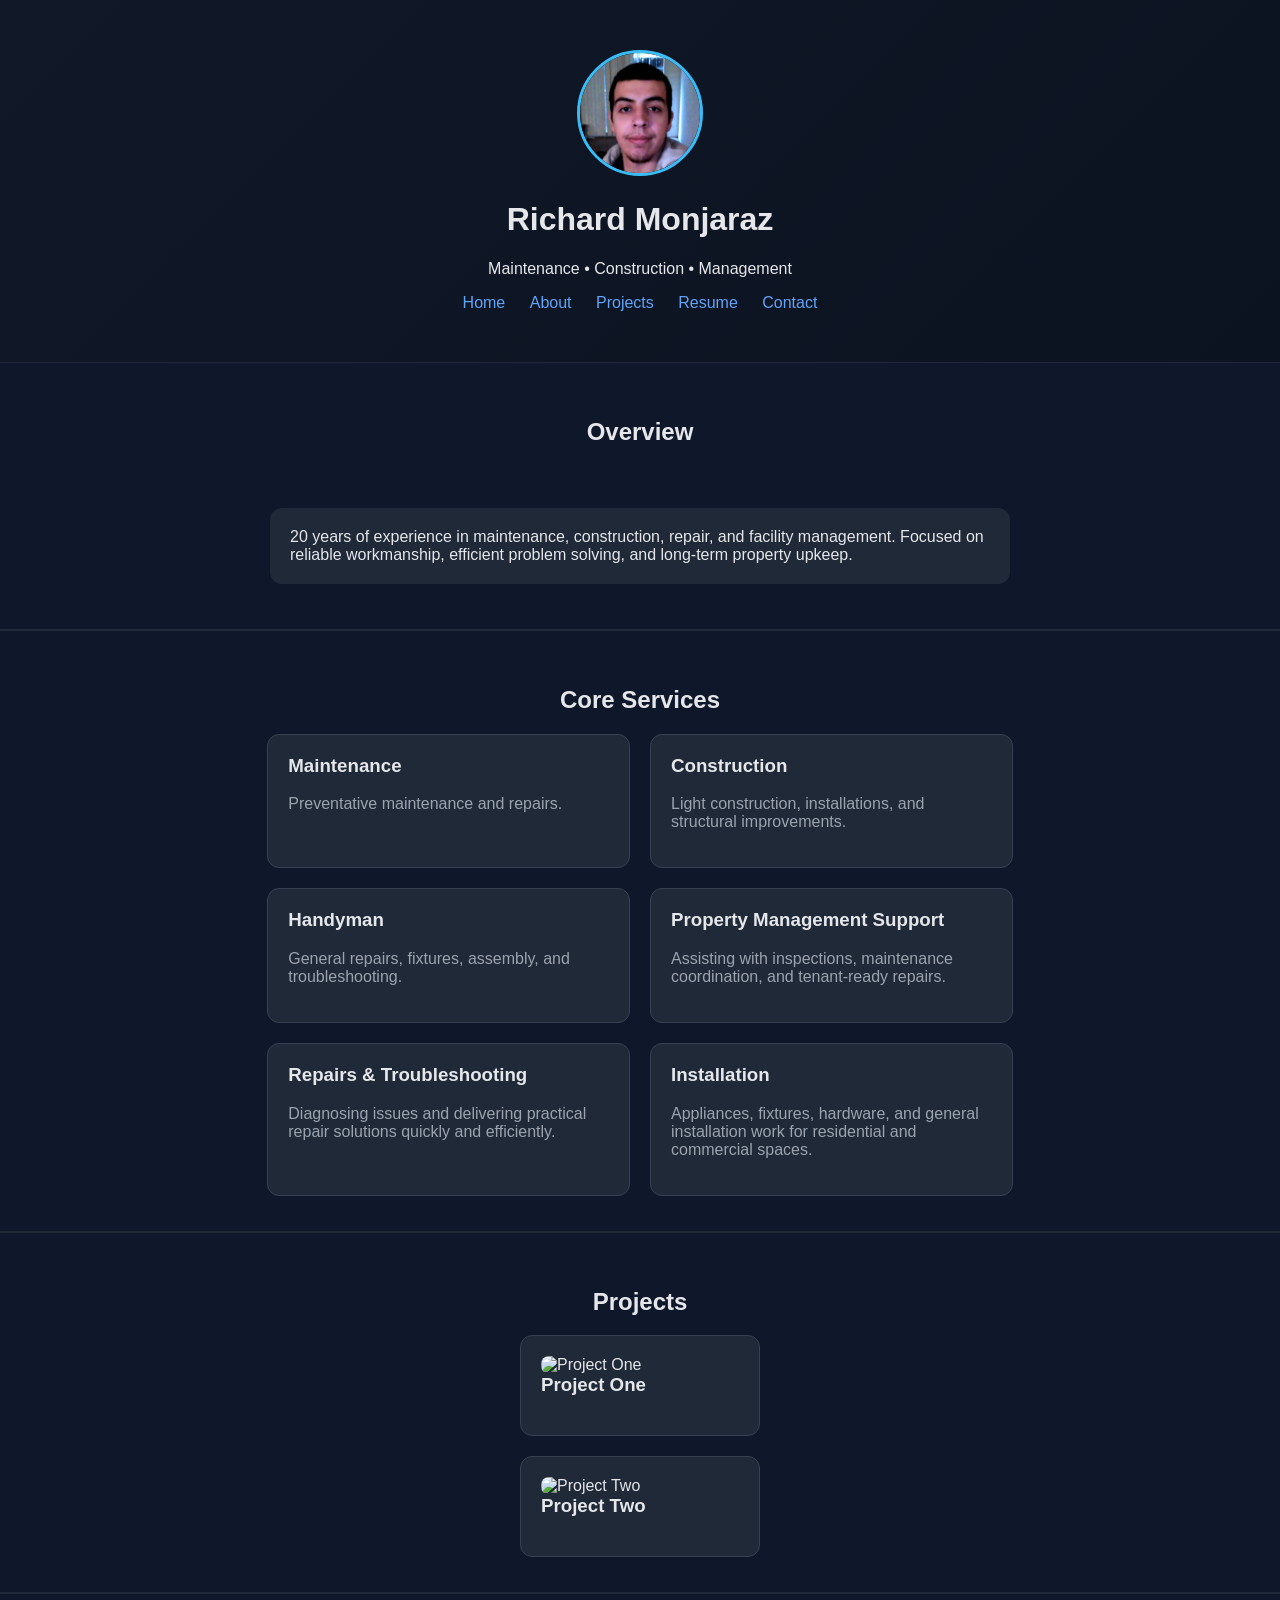
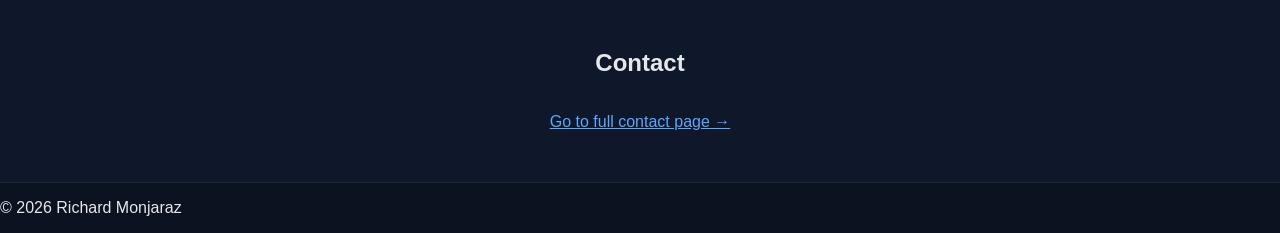
==== index.html @ a7b2cf41 "Update index.html" ====
<!DOCTYPE html>
<html lang="en">
<head>
  <meta charset="UTF-8" />
  <meta name="viewport" content="width=device-width, initial-scale=1.0"/>
  <title>Richard Monjaraz | Home</title>
  <link rel="stylesheet" href="style.css" />
</head>
<body>

  <header class="hero">
    <img src="images/profile.jpg" class="profile-img" alt="Profile">
    <h1>Richard Monjaraz</h1>
    <p>Maintenance • Construction • Management</p>

    <nav class="nav">
      <a href="index.html">Home</a>
      <a href="about.html">About</a>
      <a href="projects.html">Projects</a>
      <a href="resume.html">Resume</a>
      <a href="contact.html">Contact</a>
    </nav>
  </header>

  <section class="section fade-in">
    <h2>Overview</h2>
    <p>
      <div class="text-box">20 years of experience in maintenance, construction, repair, and facility management. Focused on reliable workmanship, efficient problem solving, and long-term property upkeep.</div>
  </section>

<section class="section fade-in">
  <h2>Core Services</h2>

  <div class="grid">

   <div class="card" onclick="openModal('maintenance')">
  <h3>Maintenance</h3>
  <p>Preventative maintenance and repairs.</p>
</div>

   <div class="card" onclick="openModal('construction')">
  <h3>Construction</h3>
  <p>Light construction, installations, and structural improvements.</p>
</div>

    <div class="card" onclick="openModal('handyman')">
  <h3>Handyman</h3>
  <p>General repairs, fixtures, assembly, and troubleshooting.</p>
</div>

   <div class="card" onclick="openModal('management')">
  <h3>Property Management Support</h3>
  <p>Assisting with inspections, maintenance coordination, and tenant-ready repairs.</p>
</div>

  <div class="card" onclick="openModal('repairs')">
  <h3>Repairs & Troubleshooting</h3>
  <p>Diagnosing issues and delivering practical repair solutions quickly and efficiently.</p>
</div>
    
   <div class="card" onclick="openModal('installation')">
  <h3>Installation </h3>
  <p>Appliances, fixtures, hardware, and general installation work for residential and commercial spaces.</p>
</div>

  </div>
</section>

 <section class="section fade-in">
  <h2>Projects</h2>

  <div class="grid">

    <a href="projects.html" class="card-link">
      <div class="card">
        <img src="images/project1.png" alt="Project One">
        <h3>Project One</h3>
      </div>
    </a>

    <a href="projects.html" class="card-link">
      <div class="card">
        <img src="images/project2.png" alt="Project Two">
        <h3>Project Two</h3>
      </div>
    </a>

  </div>
</section>

  <section class="section fade-in">
    <h2>Contact</h2>
    <p>
      <a href="contact.html" style="color:#60a5fa;">Go to full contact page →</a>
    </p>
  </section>

  <footer>
    <p>© 2026 Richard Monjaraz</p>
  </footer>

  <div id="modal" onclick="closeModal()">
  <div class="modal-content" onclick="event.stopPropagation()">
    <img id="modal-img">
    <h2 id="modal-title"></h2>
    <p id="modal-text"></p>
  </div>
</div>

  <script src="script.js"></script>
</body>
</html>
---- style.css ----
body {
  margin: 0;
  font-family: Arial, sans-serif;
  background: #0b1220;
  color: #e5e7eb;
}

.hero {
  padding: 50px 20px;
  text-align: center;
  background: linear-gradient(135deg, #111827, #0b1220);
}

.profile-img {
  width: 120px;
  height: 120px;
  border-radius: 50%;
  border: 3px solid #38bdf8;
  object-fit: cover;
}

.nav a {
  margin: 0 10px;
  color: #60a5fa;
  text-decoration: none;
}

.section {
  padding: 35px 20px;
  display: flex;
  flex-direction: column;
  align-items: center;
  background: #0f172a;
  margin: auto;
  border-top: 1px solid #1f2937;
  border-bottom: 1px solid #1f2937;
}

.grid {
  display: grid;
  grid-template-columns: repeat(auto-fit, minmax(240px, 1fr));
  gap: 20px;
}

.card {
  background: #1f2937;
  border: 1px solid #374151;   /* subtle outline */
  border-radius: 12px;
  padding: 20px;
  transition: 0.25s;
}

.card h3 {
  margin-top: 0;
}

.card p {
  color: #9ca3af;
}

.card:hover {
  transform: translateY(-6px);
  box-shadow: 0 12px 30px rgba(0,0,0,0.4);
}

.card img {
  width: 100%;
  border-radius: 8px;
  cursor: pointer;
}

#lightbox {
  display: none;
  position: fixed;
  inset: 0;
  background: rgba(0,0,0,0.9);
  justify-content: center;
  align-items: center;
}

#lightbox img {
  max-width: 90%;
  max-height: 90%;
}

.fade-in {
  opacity: 0;
  transform: translateY(20px);
  animation: fadeIn 0.8s forwards;
}

@keyframes fadeIn {
  to { opacity: 1; transform: translateY(0); }
}

a.button {
  display: inline-block;
  padding: 10px 15px;
  background: #1f2937;
  border: 1px solid #38bdf8;
  border-radius: 8px;
  text-decoration: none;
}

.card-link {
  text-decoration: none;
  color: inherit;
  display: block;
}

.text-box {
  max-width: 700px;
  width: 100%;
  margin: 10px auto;
  background: #1f2937;
  padding: 20px;
  border-radius: 12px;
  text-align: left;
}

.text-box h2 {
  margin-top: 0;
}

.text-box ul {
  padding-left: 20px;
  margin: 10px 0 0;
}

.text-box li {
  margin: 6px 0;
}

.job {
  margin-top: 12px;
  padding-top: 10px;
  border-top: 1px solid #374151;
}

.contact-form {
  display: flex;
  flex-direction: column;
  gap: 10px;
  margin-top: 10px;
}

.contact-form input,
.contact-form textarea {
  padding: 10px;
  border-radius: 8px;
  border: none;
  background: #111827;
  color: #e5e7eb;
}

.contact-form button {
  padding: 10px;
  border-radius: 8px;
  border: 1px solid #38bdf8;
  background: transparent;
  color: #e5e7eb;
  cursor: pointer;
}

/* Modal background */
#modal {
  display: none;
  position: fixed;
  inset: 0;
  background: rgba(0,0,0,0.85);
  justify-content: center;
  align-items: center;
  z-index: 1000;
}

/* Modal box */
.modal-content {
  background: #1f2937;
  padding: 20px;
  border-radius: 12px;
  max-width: 600px;
  width: 90%;
  text-align: left;
  animation: fadeUp 0.3s ease;
}

.modal-content img {
  width: 100%;
  border-radius: 8px;
  margin-bottom: 10px;
}

/* Animation */
@keyframes fadeUp {
  from { opacity: 0; transform: translateY(20px); }
  to { opacity: 1; transform: translateY(0); }
}

.image-card {
  overflow: hidden;
  position: relative;
}

.image-card img {
  width: 100%;
  transition: transform 0.3s ease;
}

.image-card:hover img {
  transform: scale(1.05);
}

.arrow {
  position: absolute;
  bottom: 10px;
  font-size: 18px;
  color: white;
  background: rgba(0,0,0,0.5);
  padding: 6px 10px;
  border-radius: 6px;
  cursor: pointer;
  opacity: 0;
  transition: 0.2s;
  z-index: 5; /* ensures they sit above image */
}

.arrow.left {
  left: 10px;
  right: auto;   /* IMPORTANT */
}


.arrow.right {
  right: 10px;
  left: auto;    /* IMPORTANT */
}

.image-card:hover .arrow {
  opacity: 1;
}
@media (max-width: 600px) {

  .grid {
    grid-template-columns: 1fr;
  }

  .card {
    padding: 15px;
  }

  .section {
    padding: 25px 15px;
  }

  .text-box {
    max-width: 90%;
  }

.container {
  width: 100%;
  max-width: 900px;
  margin: 0 auto;
}
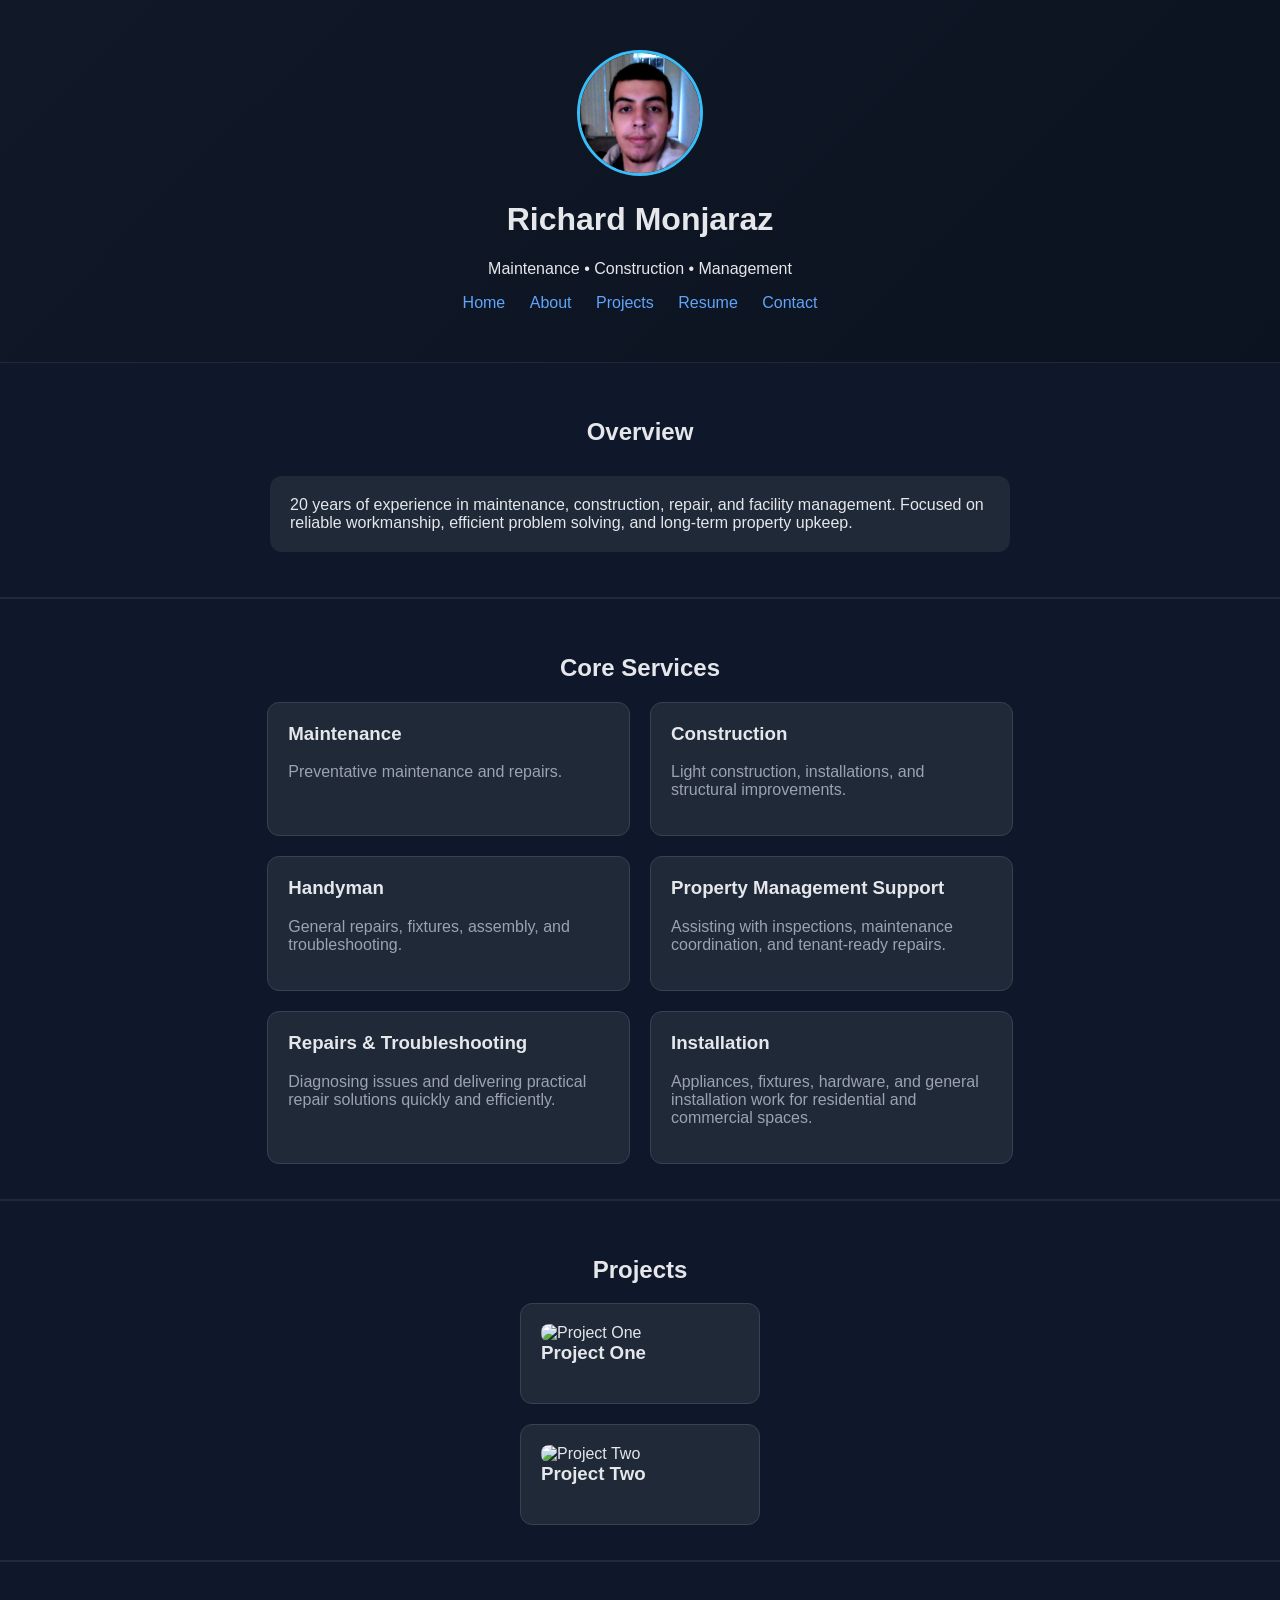
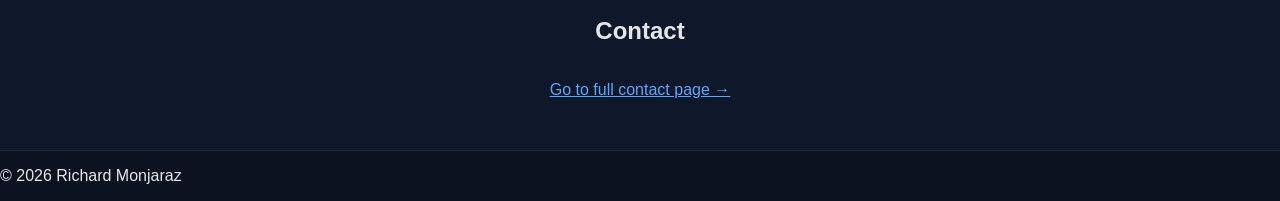
==== commit 9694ef8c: "Update index.html" ====
--- a/index.html
+++ b/index.html
@@ -24,7 +24,6 @@
 
   <section class="section fade-in">
     <h2>Overview</h2>
-    <p>
       <div class="text-box">20 years of experience in maintenance, construction, repair, and facility management. Focused on reliable workmanship, efficient problem solving, and long-term property upkeep.</div>
   </section>
 
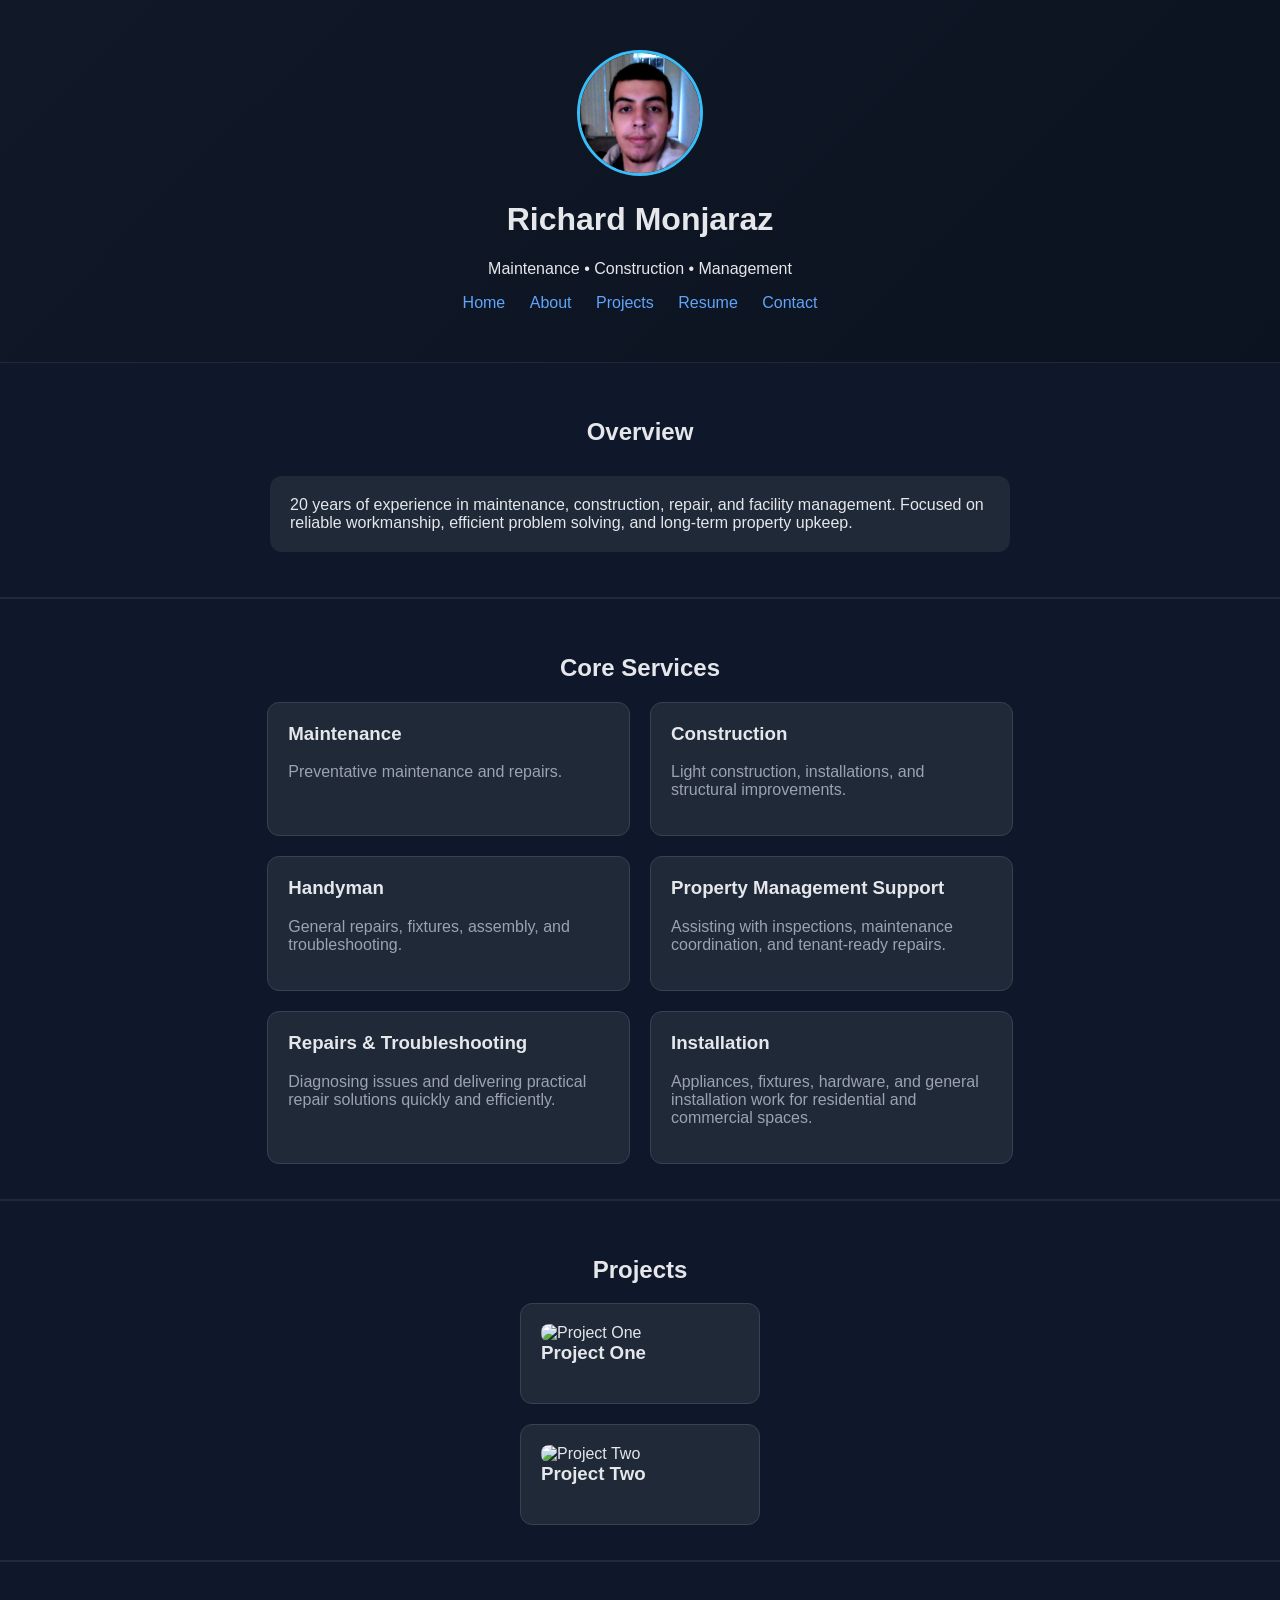
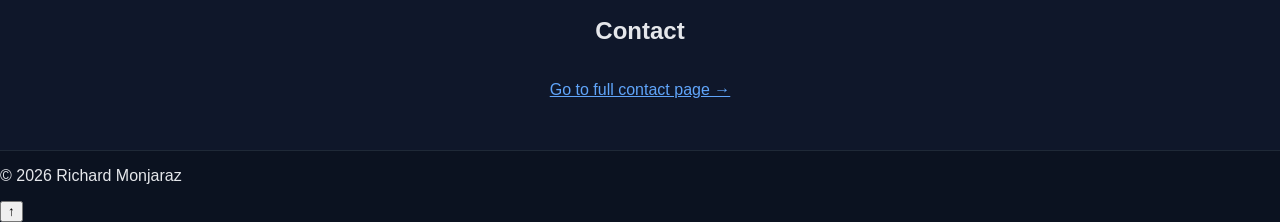
==== commit b23c359f: "Update index.html" ====
--- a/index.html
+++ b/index.html
@@ -107,5 +107,8 @@
 </div>
 
   <script src="script.js"></script>
+
+  <button id="backToTop" onclick="scrollToTop()">↑</button>
+  
 </body>
 </html>
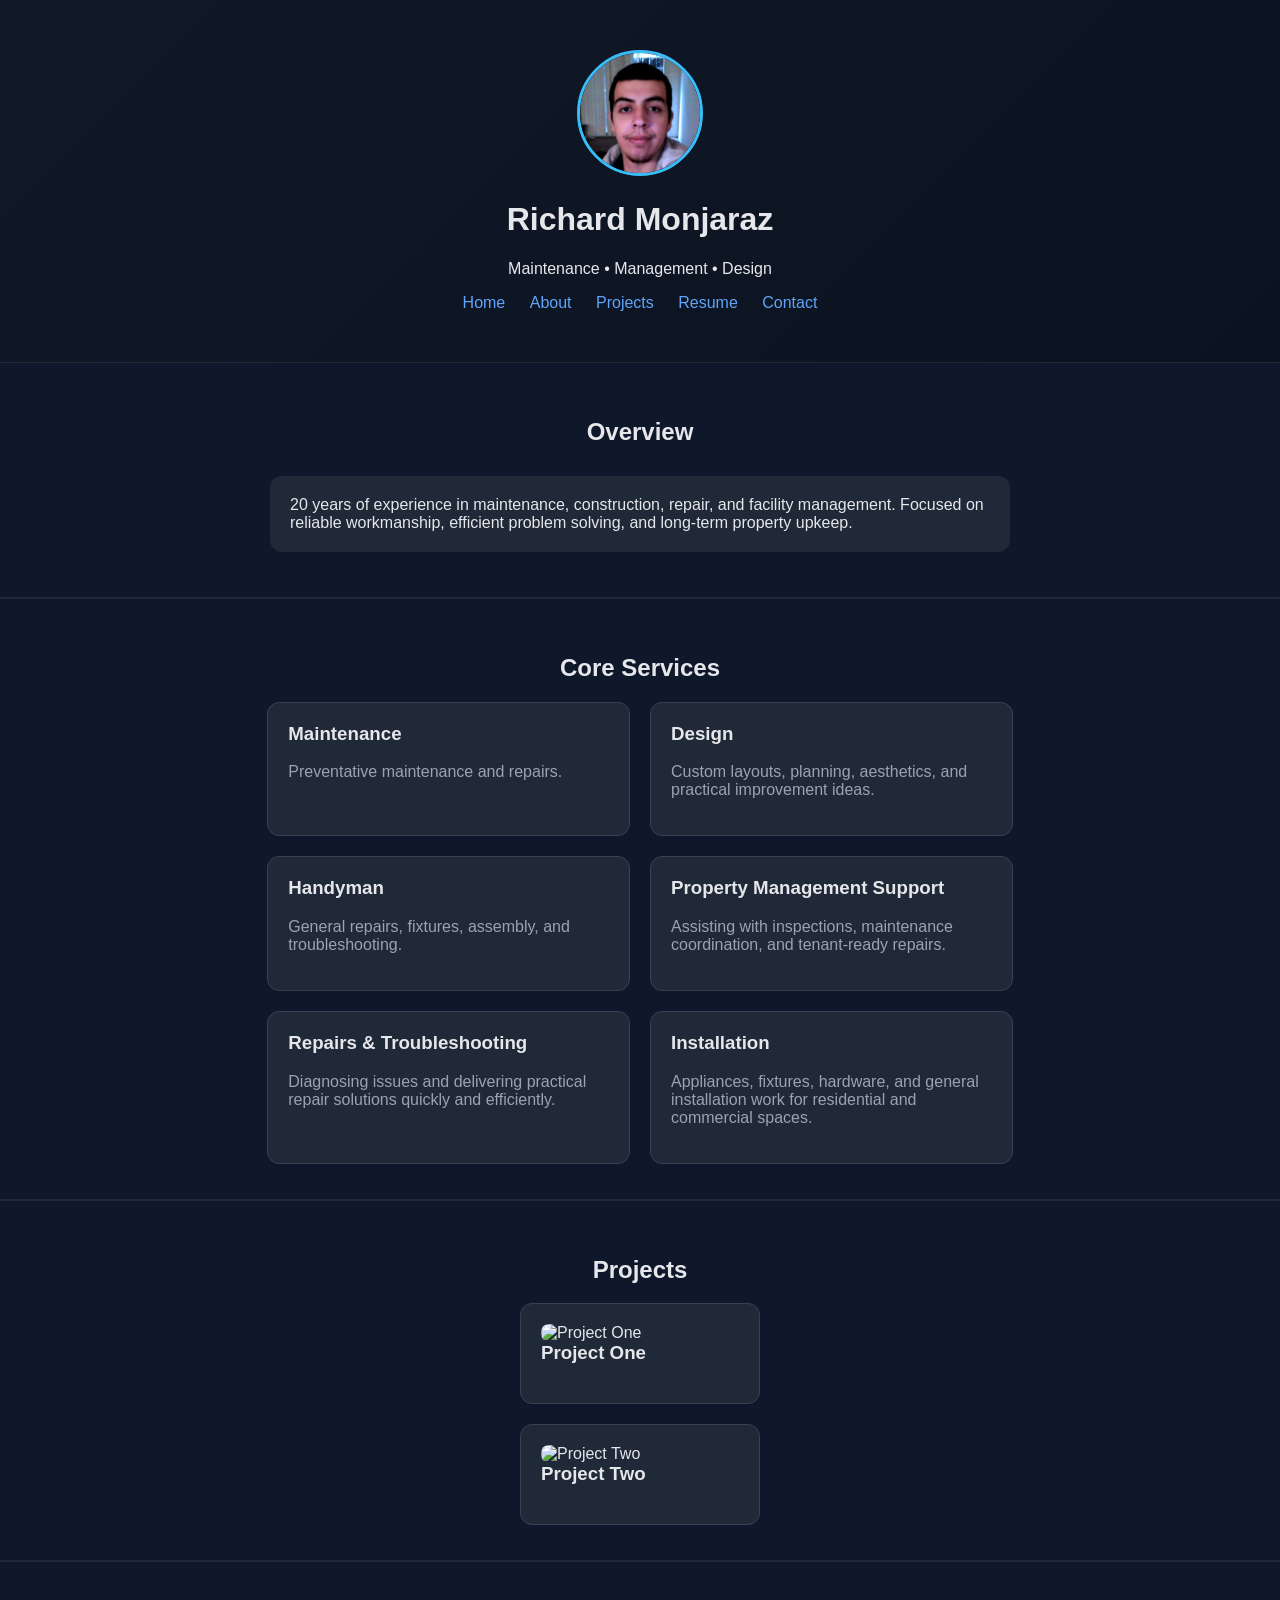
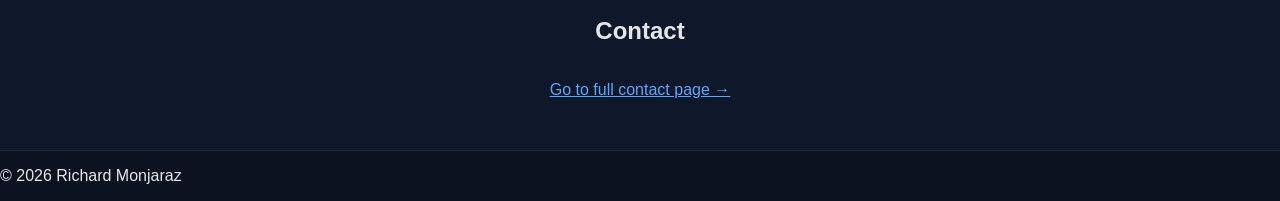
==== commit 0804c5f8: "Update index.html" ====
--- a/index.html
+++ b/index.html
@@ -11,7 +11,7 @@
   <header class="hero">
     <img src="images/profile.jpg" class="profile-img" alt="Profile">
     <h1>Richard Monjaraz</h1>
-    <p>Maintenance • Construction • Management</p>
+    <p>Maintenance • Management • Design</p>
 
     <nav class="nav">
       <a href="index.html">Home</a>
@@ -37,9 +37,9 @@
   <p>Preventative maintenance and repairs.</p>
 </div>
 
-   <div class="card" onclick="openModal('construction')">
-  <h3>Construction</h3>
-  <p>Light construction, installations, and structural improvements.</p>
+   <div class="card" onclick="openModal('design')">
+  <h3>Design</h3>
+  <p>Custom layouts, planning, aesthetics, and practical improvement ideas.</p>
 </div>
 
     <div class="card" onclick="openModal('handyman')">
--- a/style.css
+++ b/style.css
@@ -44,10 +44,11 @@
 
 .card {
   background: #1f2937;
-  border: 1px solid #374151;   /* subtle outline */
+  border: 1px solid #374151;
   border-radius: 12px;
   padding: 20px;
   transition: 0.25s;
+  cursor: pointer !important;
 }
 
 .card h3 {
@@ -60,6 +61,7 @@
 
 .card:hover {
   transform: translateY(-6px);
+  background: #2d4f74;
   box-shadow: 0 12px 30px rgba(0,0,0,0.4);
 }
 
@@ -261,3 +263,21 @@
   max-width: 900px;
   margin: 0 auto;
 }
+
+#backToTop {
+  position: fixed;
+  bottom: 20px;
+  right: 20px;
+  background: #1f2937;
+  color: white;
+  border: 1px solid #38bdf8;
+  border-radius: 8px;
+  padding: 10px 12px;
+  cursor: pointer;
+  display: none;
+  z-index: 1000;
+}
+
+#backToTop:hover {
+  background: #374151;
+}
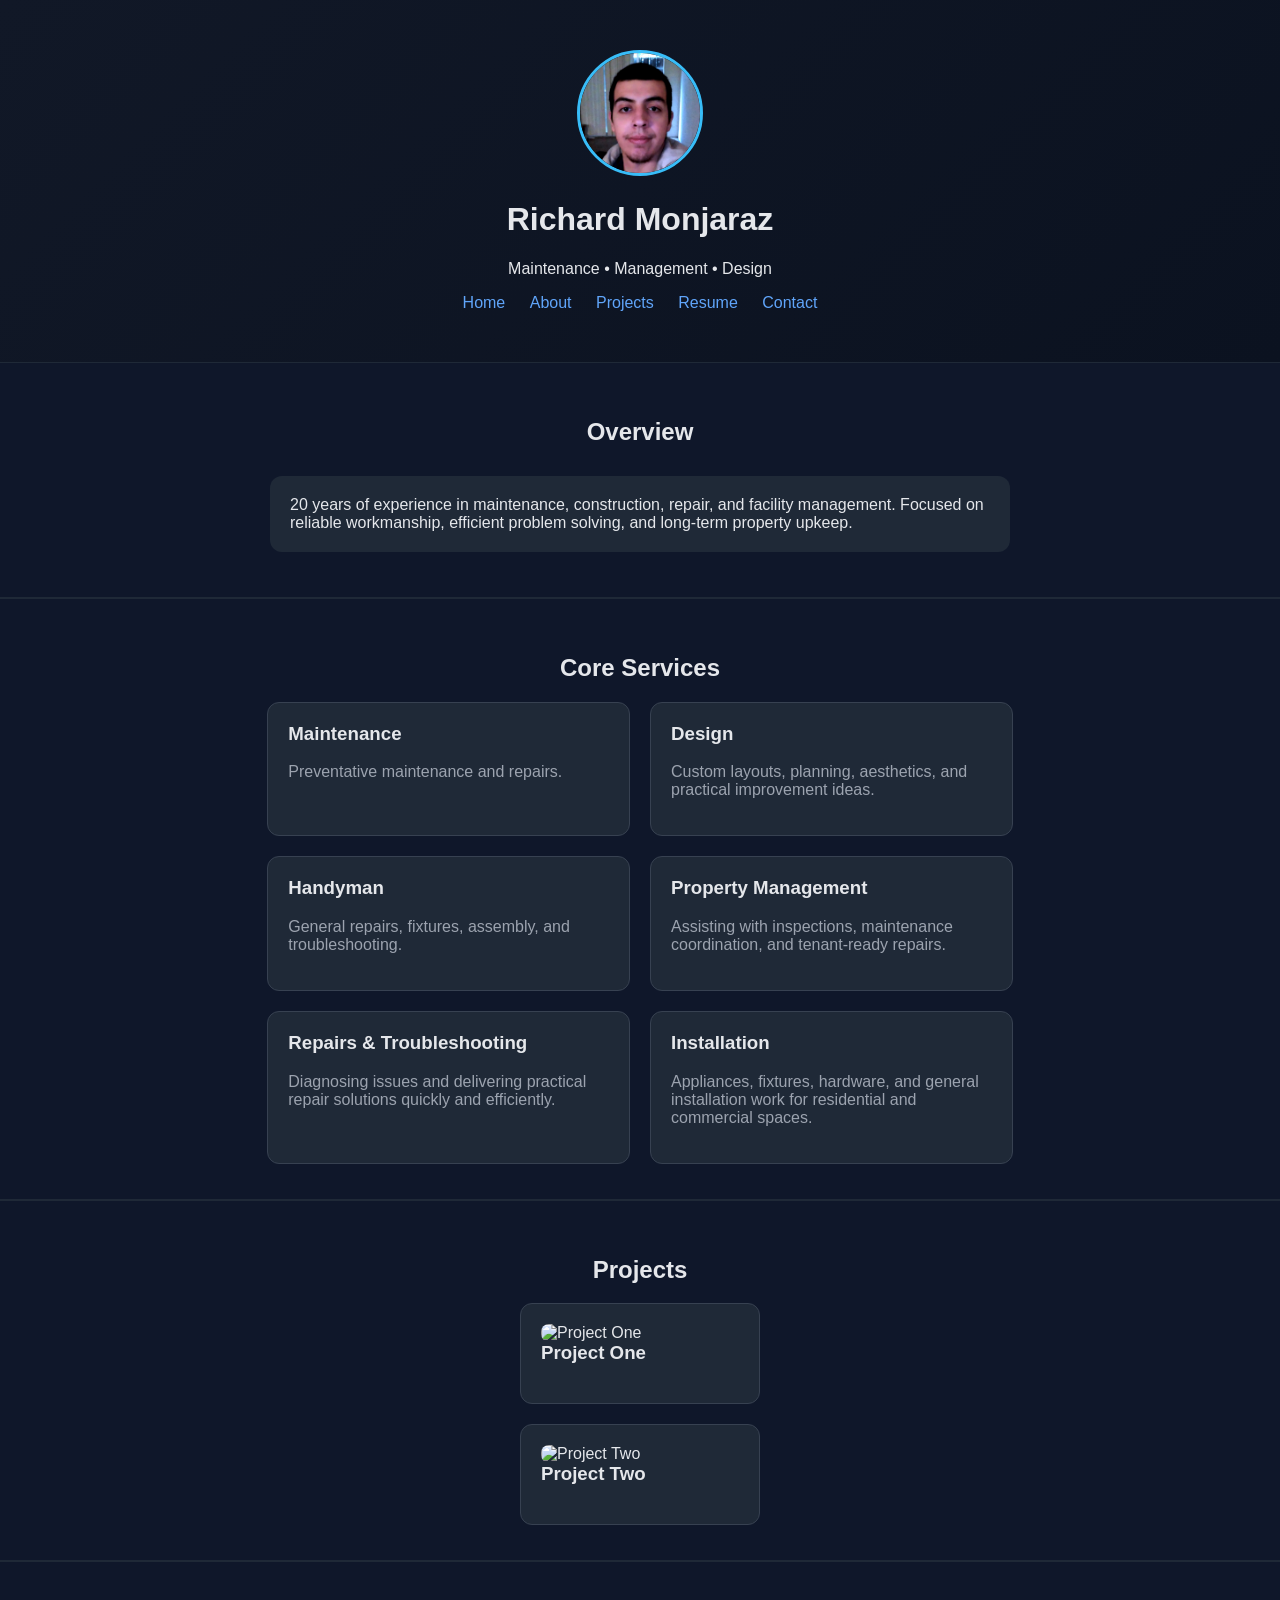
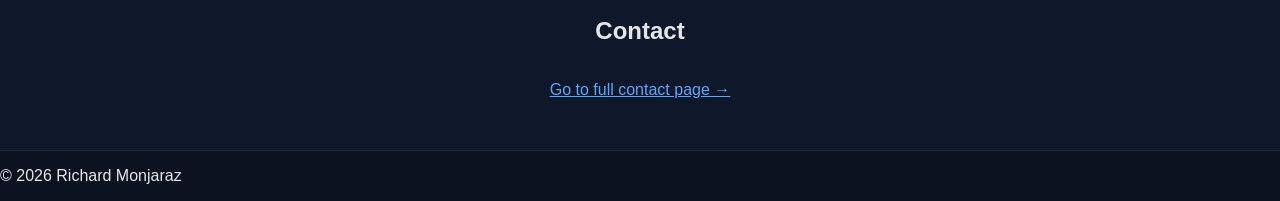
==== commit 2df0590d: "Update index.html" ====
--- a/index.html
+++ b/index.html
@@ -48,7 +48,7 @@
 </div>
 
    <div class="card" onclick="openModal('management')">
-  <h3>Property Management Support</h3>
+  <h3>Property Management</h3>
   <p>Assisting with inspections, maintenance coordination, and tenant-ready repairs.</p>
 </div>
 
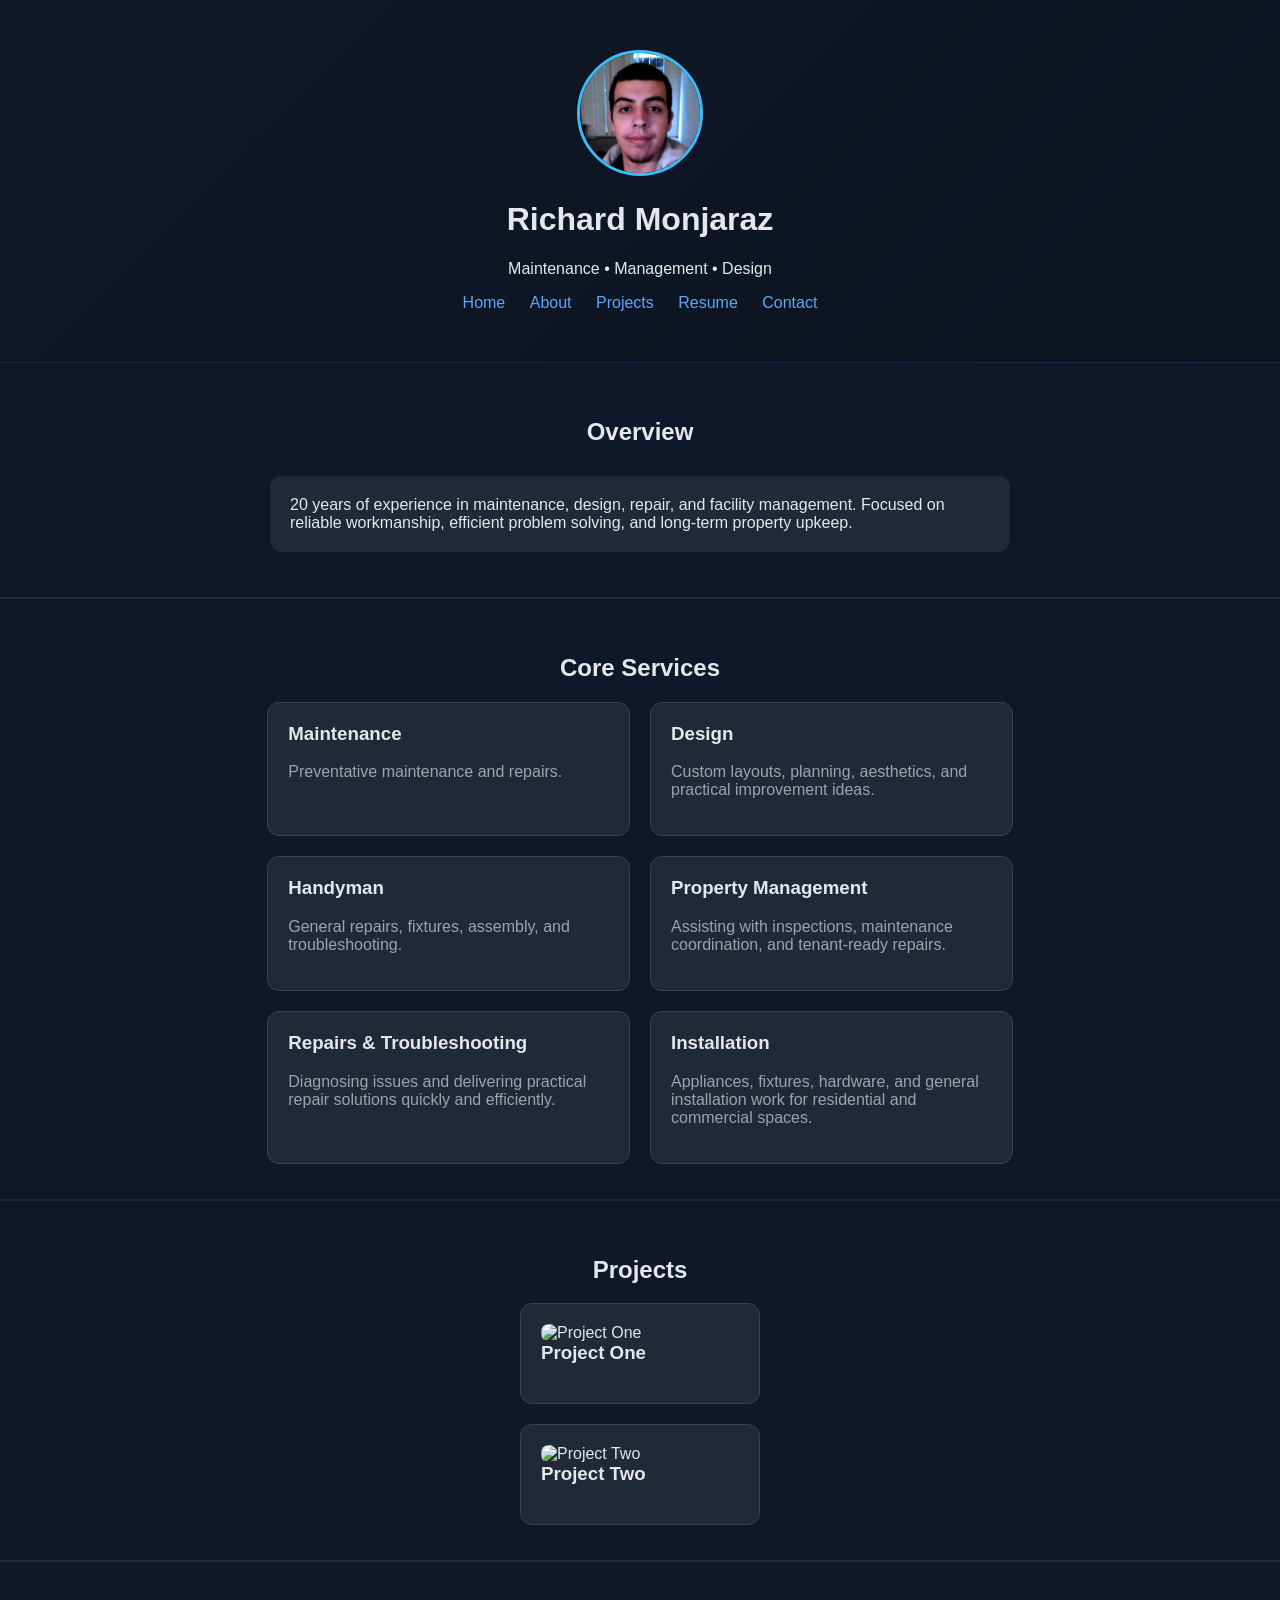
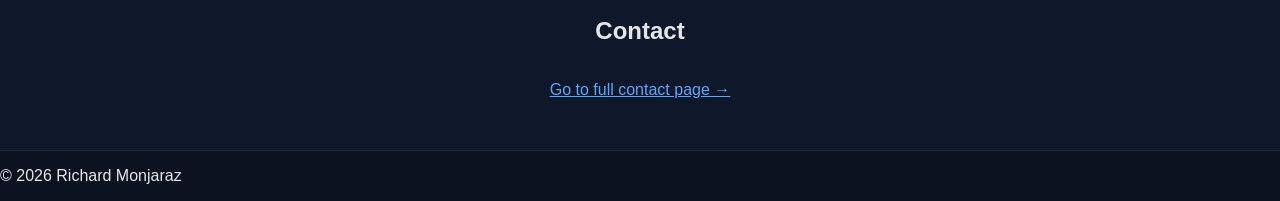
==== commit a82585bd: "Update index.html" ====
--- a/index.html
+++ b/index.html
@@ -24,7 +24,7 @@
 
   <section class="section fade-in">
     <h2>Overview</h2>
-      <div class="text-box">20 years of experience in maintenance, construction, repair, and facility management. Focused on reliable workmanship, efficient problem solving, and long-term property upkeep.</div>
+      <div class="text-box">20 years of experience in maintenance, design, repair, and facility management. Focused on reliable workmanship, efficient problem solving, and long-term property upkeep.</div>
   </section>
 
 <section class="section fade-in">
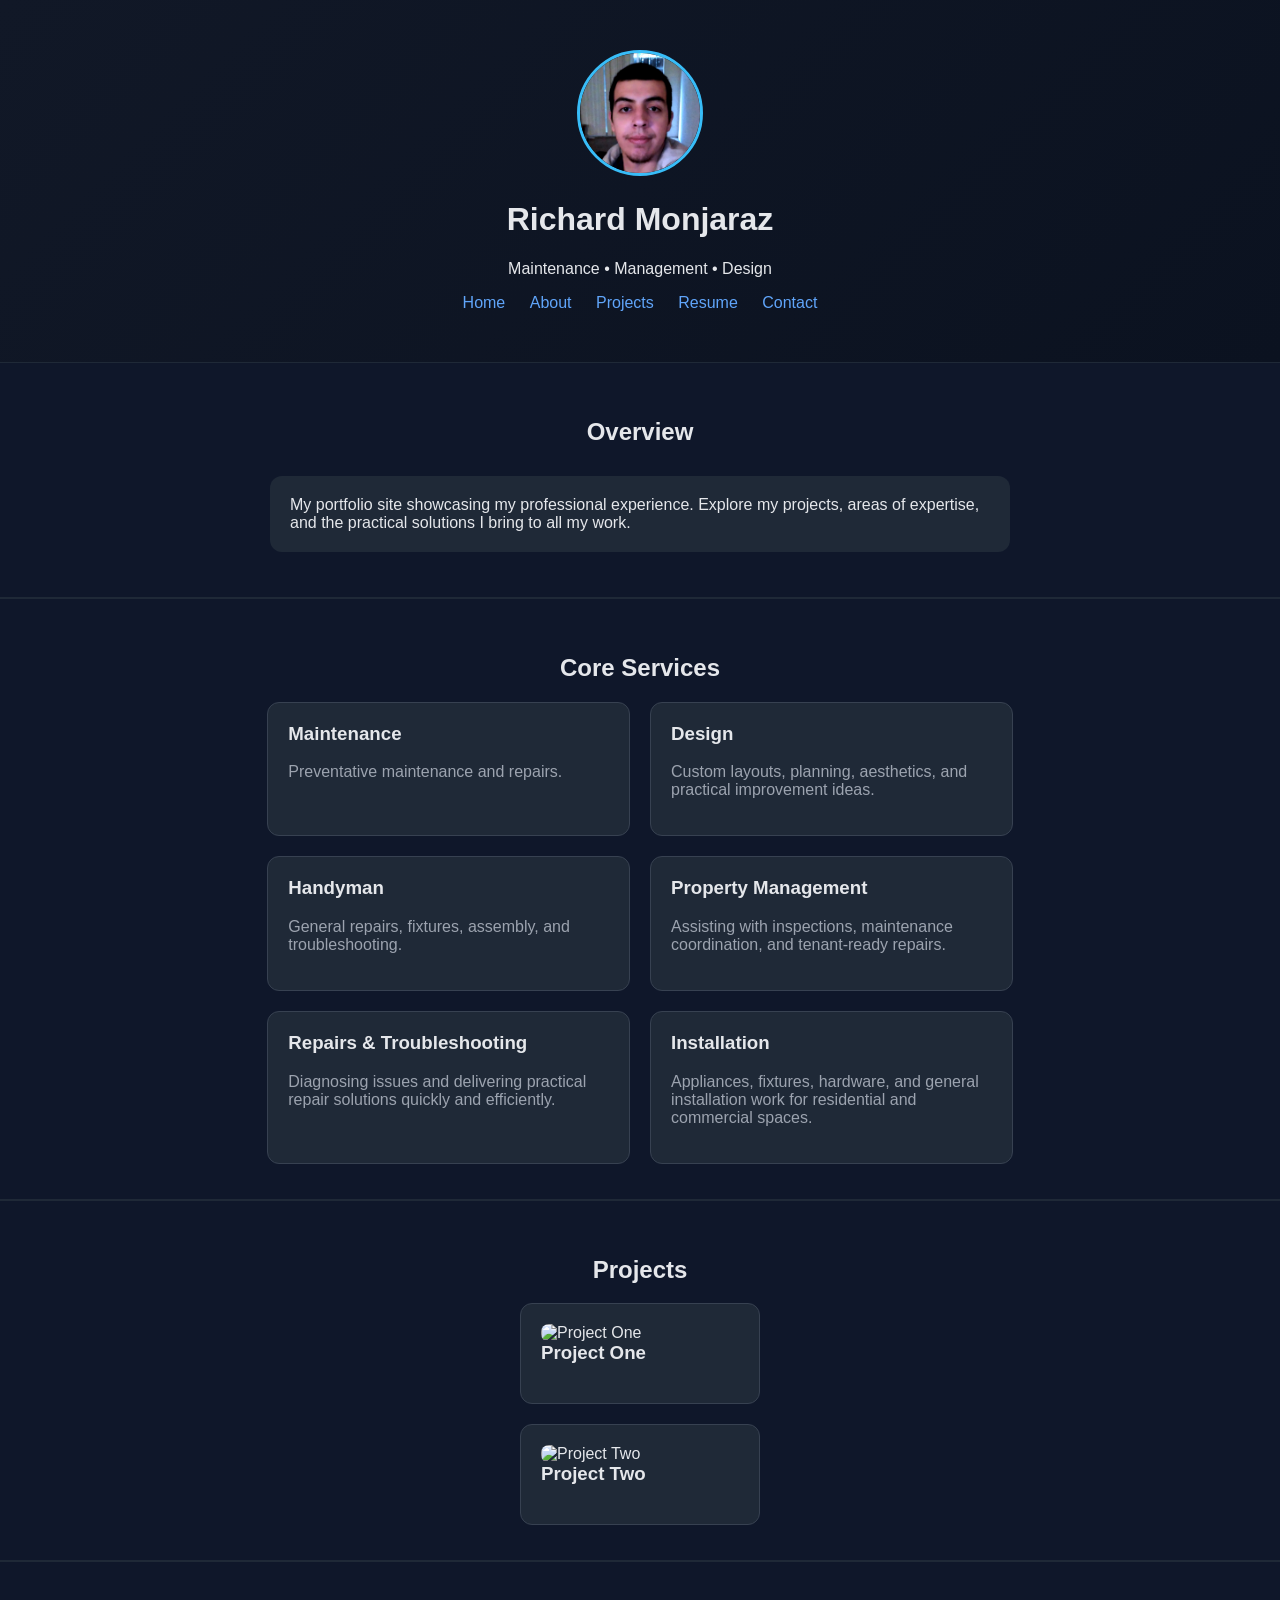
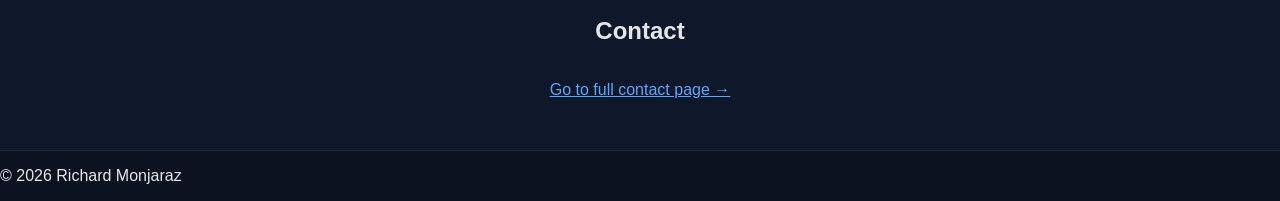
==== commit c57009df: "Update index.html" ====
--- a/index.html
+++ b/index.html
@@ -24,7 +24,7 @@
 
   <section class="section fade-in">
     <h2>Overview</h2>
-      <div class="text-box">20 years of experience in maintenance, design, repair, and facility management. Focused on reliable workmanship, efficient problem solving, and long-term property upkeep.</div>
+      <div class="text-box">My portfolio site showcasing my professional experience. Explore my projects, areas of expertise, and the practical solutions I bring to all my work.</div>
   </section>
 
 <section class="section fade-in">
--- a/style.css
+++ b/style.css
@@ -198,13 +198,22 @@
   to { opacity: 1; transform: translateY(0); }
 }
 
-.image-card {
+/* Animation */
+@keyframes fadeUp {
+  from { opacity: 0; transform: translateY(20px); }
+  to { opacity: 1; transform: translateY(0); }
+}
+
+.image-wrapper {
+  position: relative;
   overflow: hidden;
-  position: relative;
+  border-radius: 8px;
 }
 
 .image-card img {
   width: 100%;
+  aspect-ratio: 4 / 3;
+  object-fit: cover;
   transition: transform 0.3s ease;
 }
 
@@ -223,18 +232,15 @@
   cursor: pointer;
   opacity: 0;
   transition: 0.2s;
-  z-index: 5; /* ensures they sit above image */
+  z-index: 5;
 }
 
 .arrow.left {
   left: 10px;
-  right: auto;   /* IMPORTANT */
-}
-
+}
 
 .arrow.right {
   right: 10px;
-  left: auto;    /* IMPORTANT */
 }
 
 .image-card:hover .arrow {
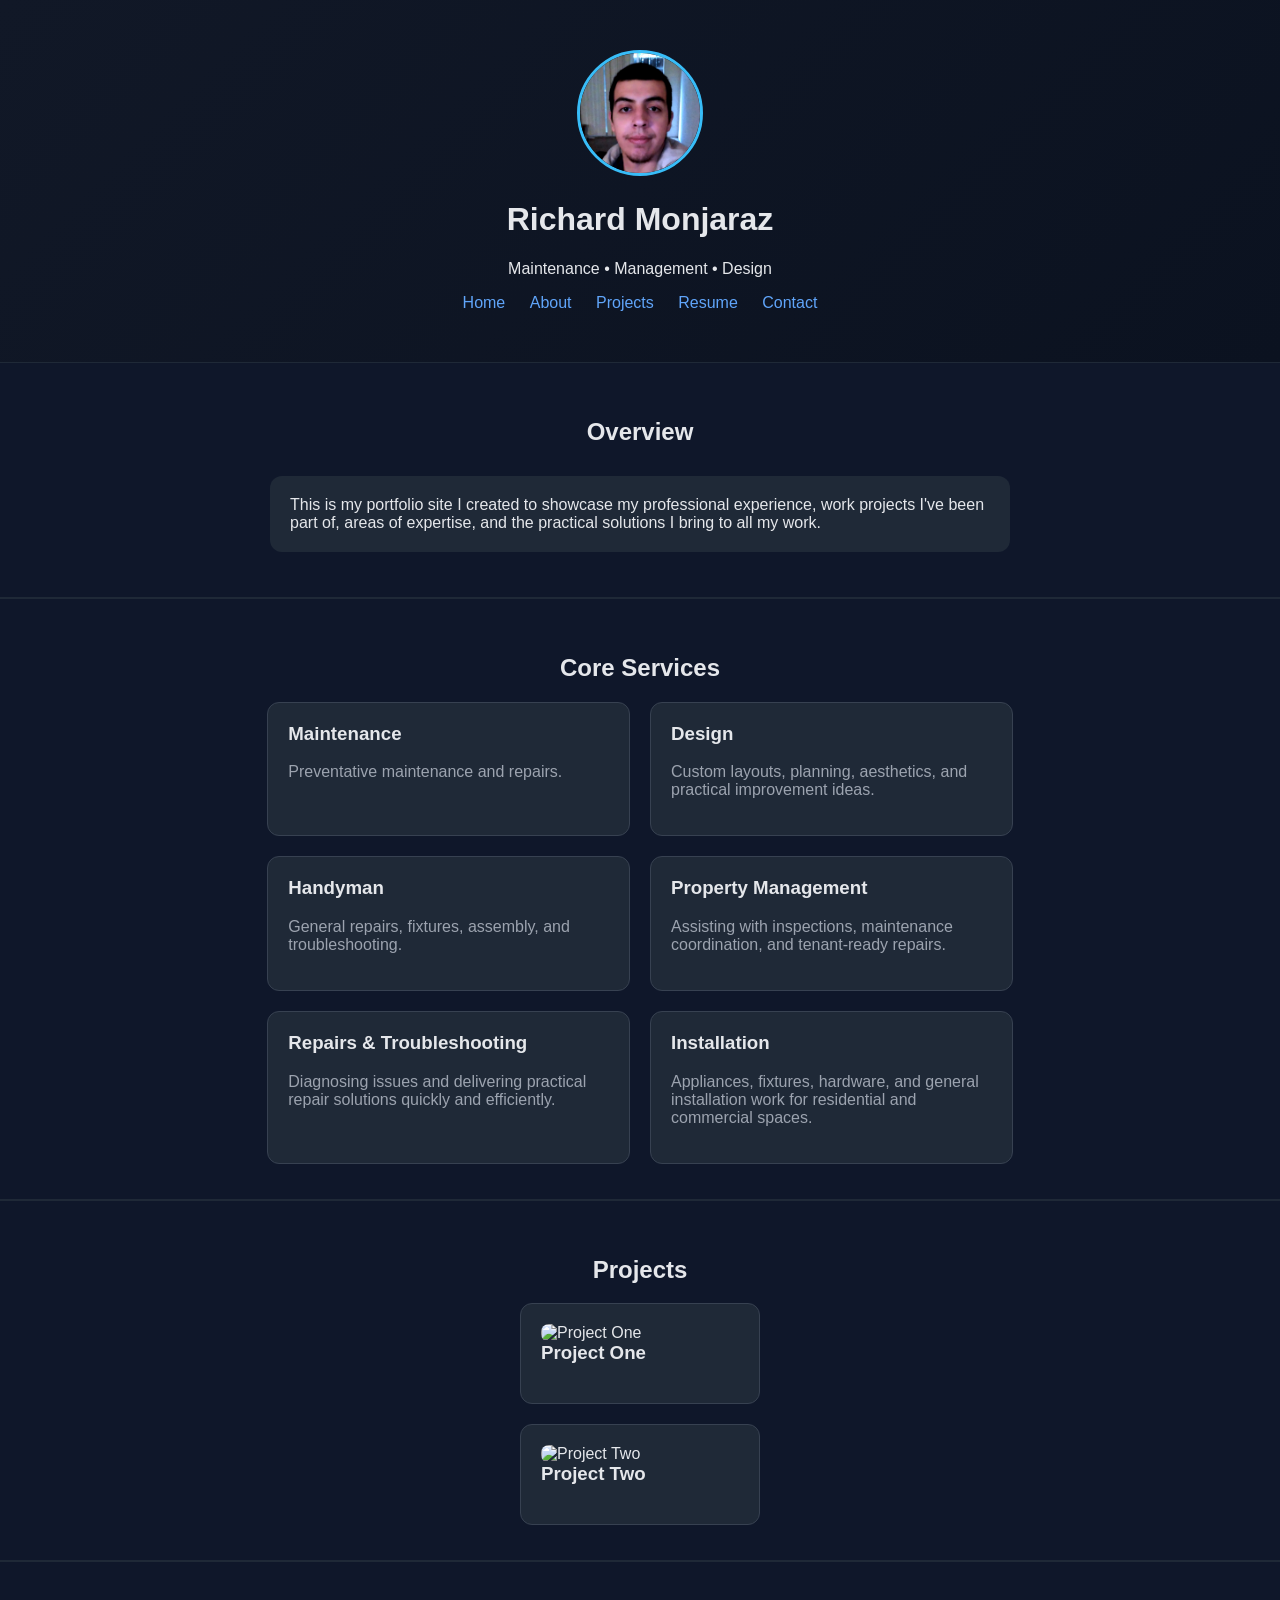
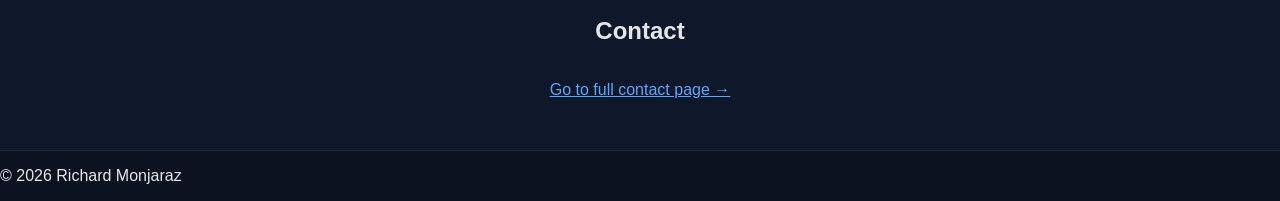
==== commit 4eda3e11: "Update index.html" ====
--- a/index.html
+++ b/index.html
@@ -24,7 +24,7 @@
 
   <section class="section fade-in">
     <h2>Overview</h2>
-      <div class="text-box">My portfolio site showcasing my professional experience. Explore my projects, areas of expertise, and the practical solutions I bring to all my work.</div>
+      <div class="text-box">This is my portfolio site I created to showcase my professional experience, work projects I've been part of, areas of expertise, and the practical solutions I bring to all my work.</div>
   </section>
 
 <section class="section fade-in">
